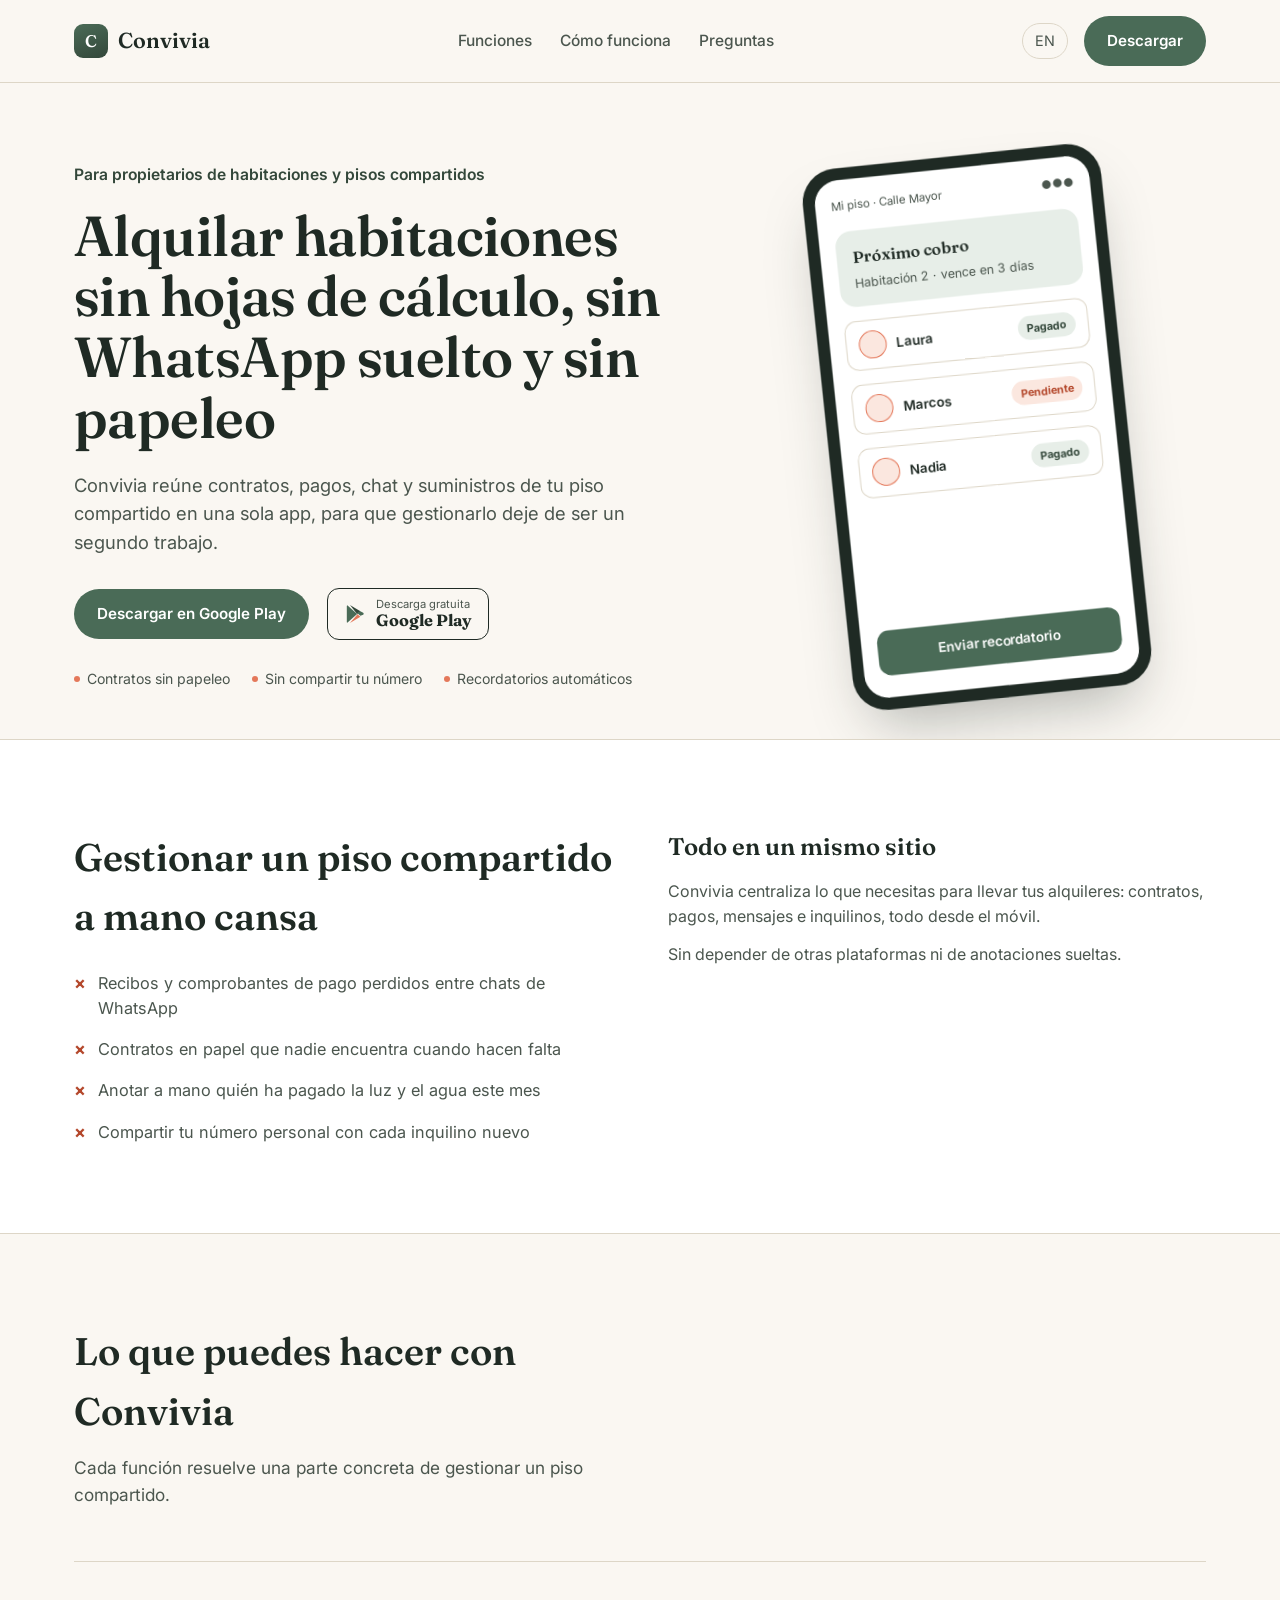
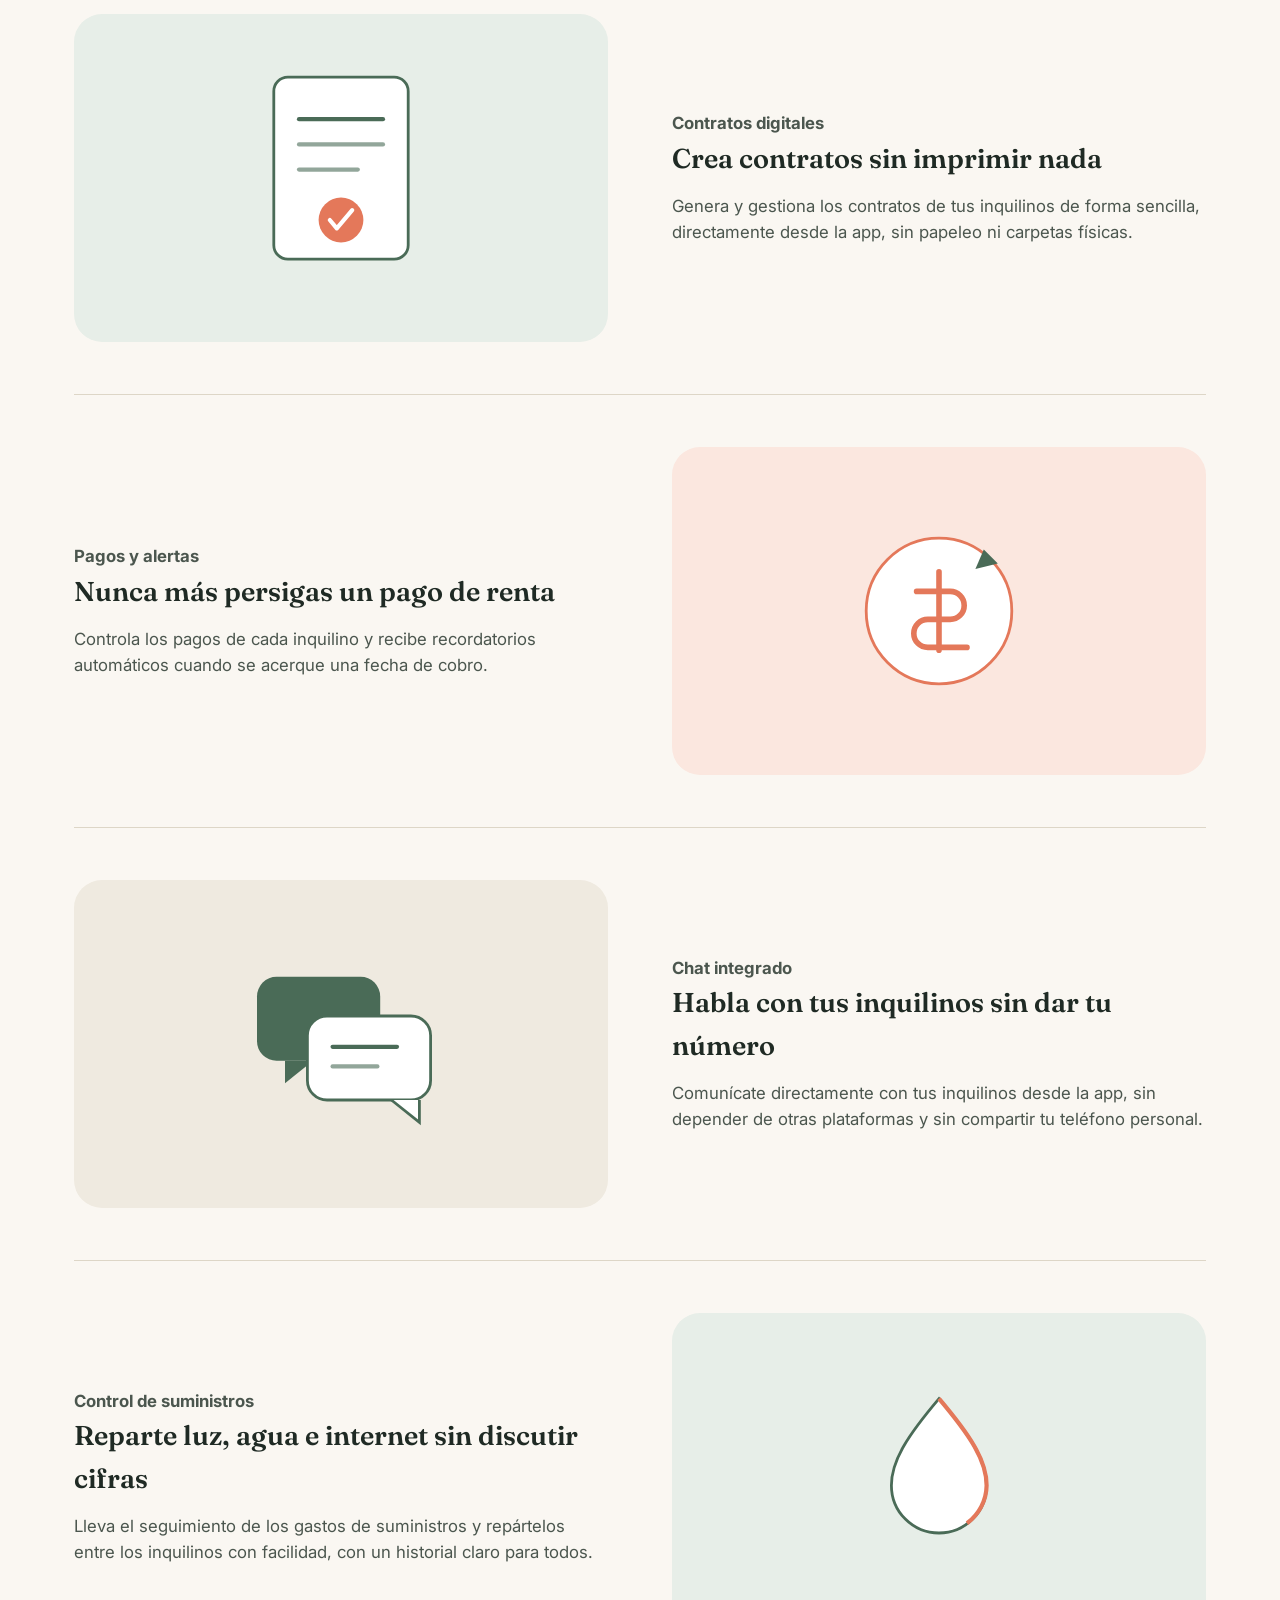
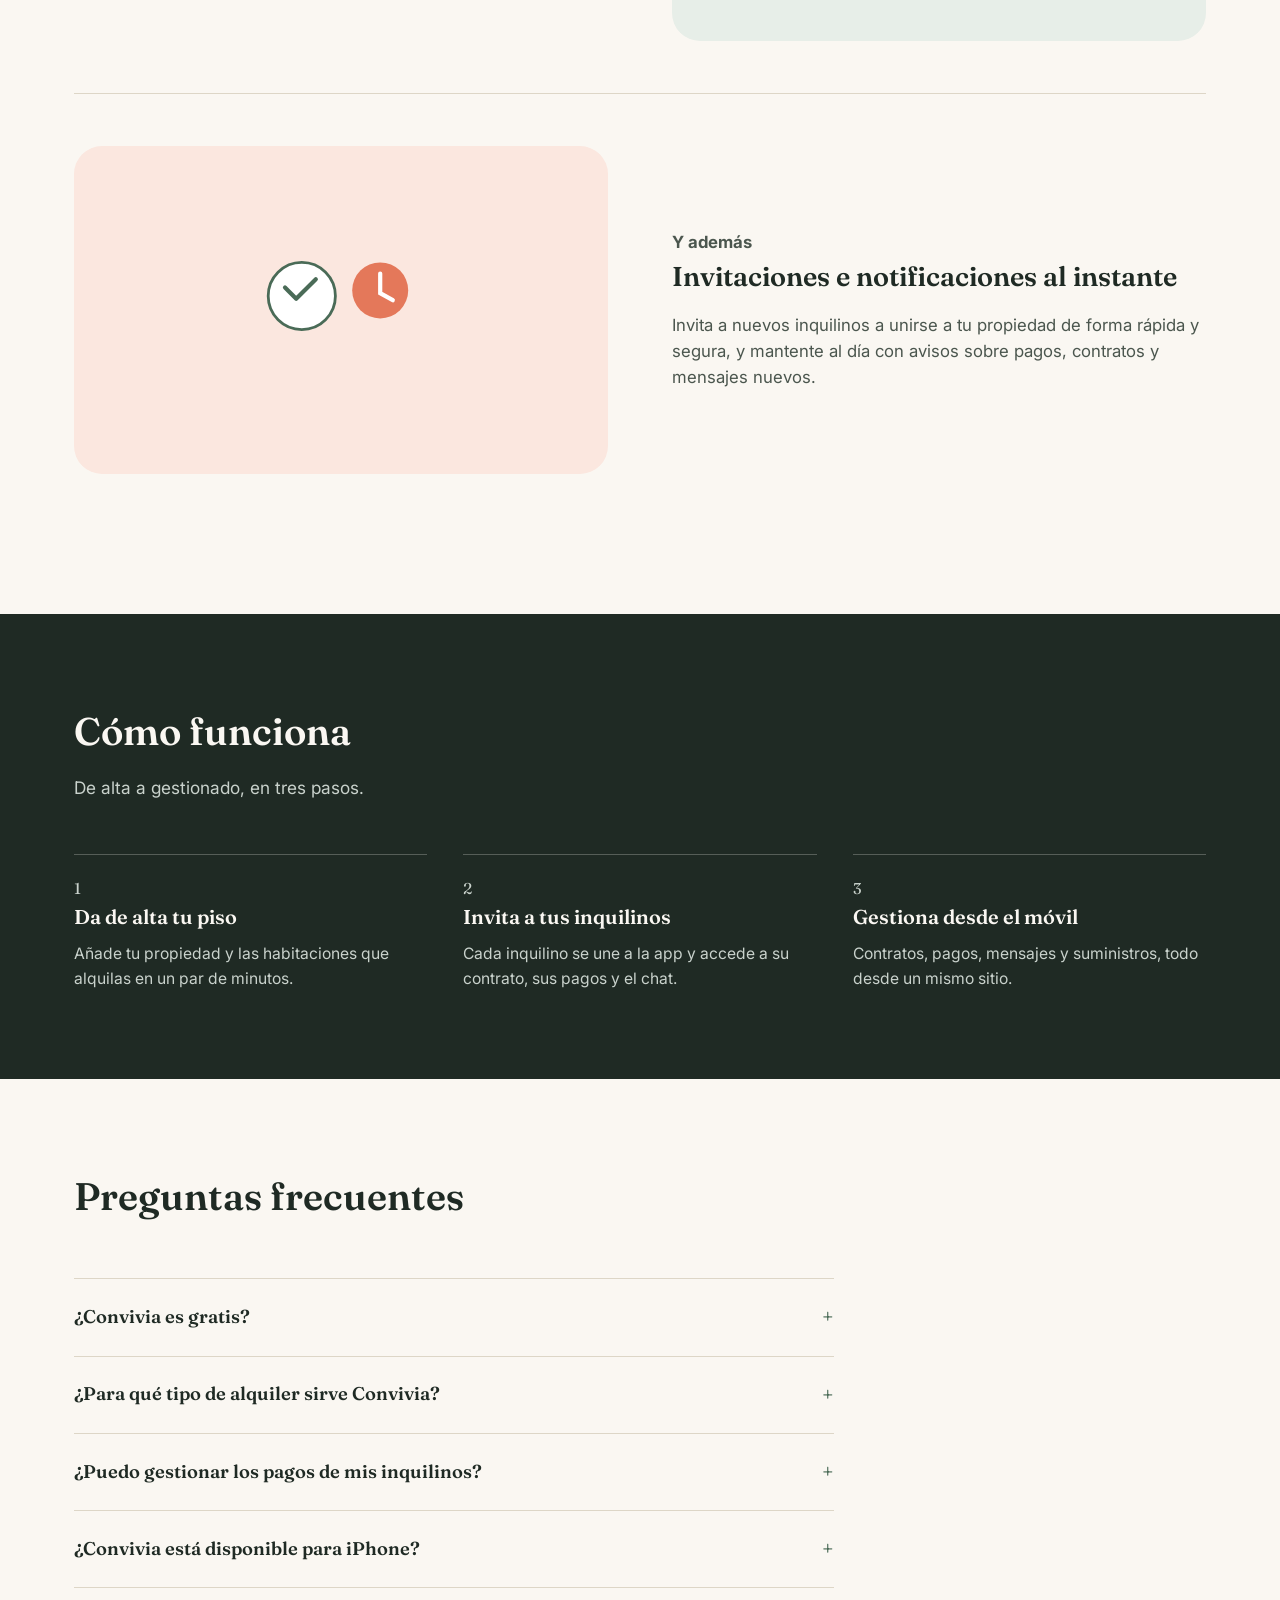
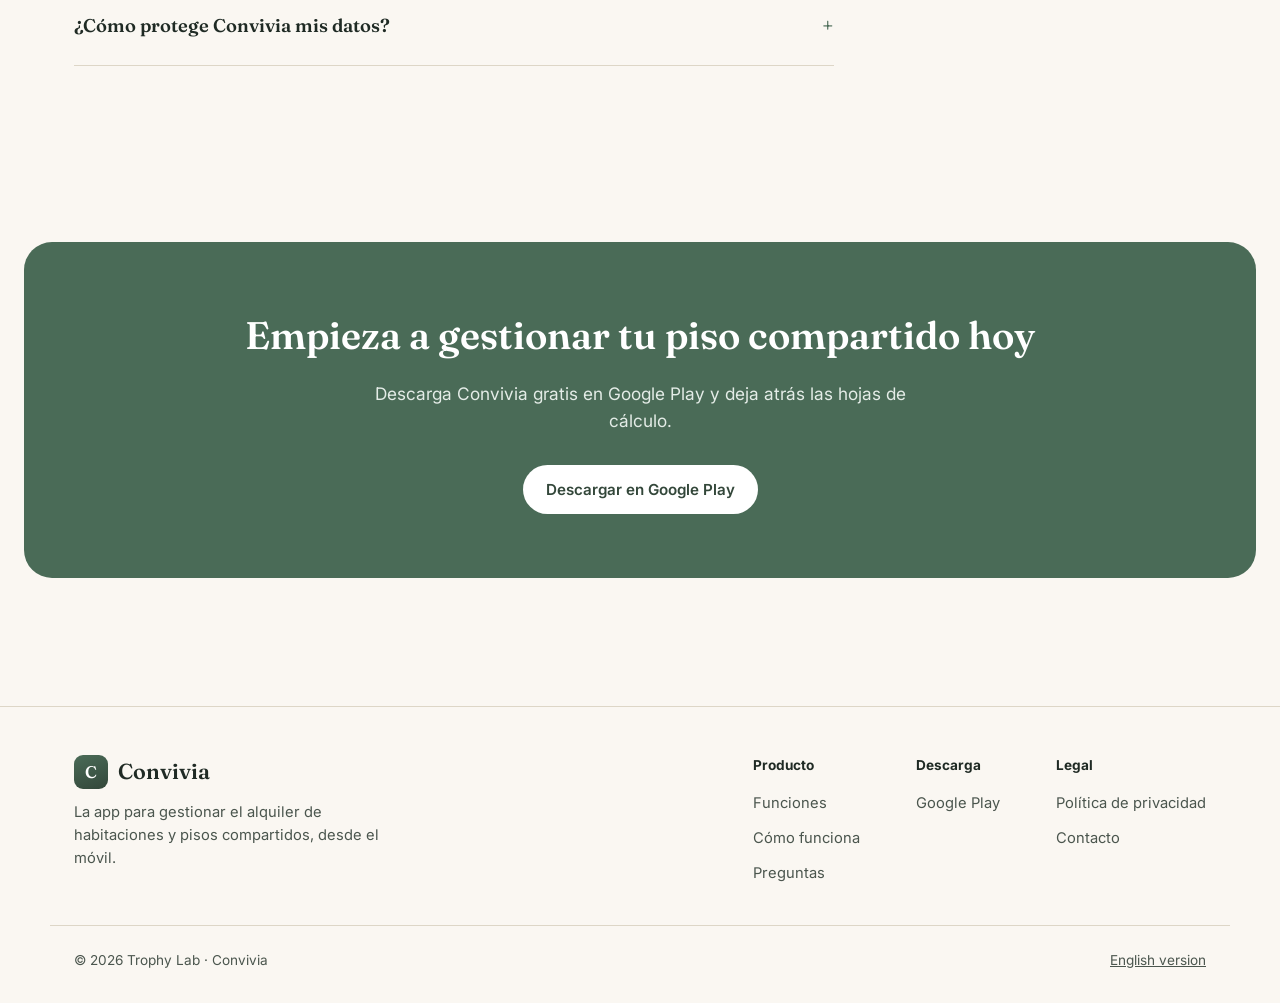
==== index.html @ 1bf90cc8 "primera version OK" ====
<!doctype html>
<html lang="es">
<head>
<meta charset="UTF-8">
<meta name="viewport" content="width=device-width, initial-scale=1">
<title>Convivia — App para gestionar el alquiler de habitaciones y pisos compartidos</title>
<meta name="description" content="Convivia es la app para propietarios que alquilan habitaciones o pisos compartidos: contratos digitales, pagos con recordatorios, chat integrado y control de suministros. Descarga gratis en Google Play.">
<link rel="canonical" href="https://convivia.devodelight.com/">
<link rel="alternate" hreflang="es" href="https://convivia.devodelight.com/">
<link rel="alternate" hreflang="en" href="https://convivia.devodelight.com/en/">
<link rel="alternate" hreflang="x-default" href="https://convivia.devodelight.com/">
<meta name="robots" content="index, follow">
<meta name="theme-color" content="#FAF7F2">

<!-- Open Graph -->
<meta property="og:type" content="website">
<meta property="og:site_name" content="Convivia">
<meta property="og:locale" content="es_ES">
<meta property="og:locale:alternate" content="en_US">
<meta property="og:title" content="Convivia — App para gestionar el alquiler de habitaciones">
<meta property="og:description" content="Contratos digitales, pagos con recordatorios, chat integrado y control de suministros para propietarios de pisos compartidos.">
<meta property="og:url" content="https://convivia.devodelight.com/">
<meta property="og:image" content="https://convivia.devodelight.com/assets/og-image.png">
<meta property="og:image:width" content="1200">
<meta property="og:image:height" content="630">

<!-- Twitter -->
<meta name="twitter:card" content="summary_large_image">
<meta name="twitter:title" content="Convivia — App para gestionar el alquiler de habitaciones">
<meta name="twitter:description" content="Contratos digitales, pagos con recordatorios, chat integrado y control de suministros para propietarios de pisos compartidos.">
<meta name="twitter:image" content="https://convivia.devodelight.com/assets/og-image.png">

<link rel="icon" href="data:image/svg+xml,%3Csvg xmlns='http://www.w3.org/2000/svg' viewBox='0 0 34 34'%3E%3Crect width='34' height='34' rx='9' fill='%234A6B57'/%3E%3Ctext x='17' y='23' font-family='Georgia,serif' font-size='17' fill='white' text-anchor='middle'%3EC%3C/text%3E%3C/svg%3E">

<link rel="preconnect" href="https://fonts.googleapis.com">
<link rel="preconnect" href="https://fonts.gstatic.com" crossorigin>
<link href="https://fonts.googleapis.com/css2?family=Fraunces:opsz,wght@9..144,500;9..144,600&family=Inter:wght@400;500;600;700&display=swap" rel="stylesheet">
<link rel="stylesheet" href="assets/style.css">

<script type="application/ld+json">
{
  "@context": "https://schema.org",
  "@type": "MobileApplication",
  "name": "Convivia",
  "operatingSystem": "ANDROID",
  "applicationCategory": "BusinessApplication",
  "url": "https://convivia.devodelight.com/",
  "description": "Convivia es la app para propietarios que alquilan habitaciones o pisos compartidos: contratos digitales, pagos con recordatorios, chat integrado y control de suministros.",
  "offers": {
    "@type": "Offer",
    "price": "0",
    "priceCurrency": "EUR"
  },
  "installUrl": "https://play.google.com/store/apps/details?id=com.convivia",
  "author": {
    "@type": "Organization",
    "name": "Trophy Lab"
  }
}
</script>
<script type="application/ld+json">
{
  "@context": "https://schema.org",
  "@type": "FAQPage",
  "mainEntity": [
    {
      "@type": "Question",
      "name": "¿Convivia es gratis?",
      "acceptedAnswer": {"@type": "Answer", "text": "Sí, Convivia se puede descargar gratis en Google Play."}
    },
    {
      "@type": "Question",
      "name": "¿Para qué tipo de alquiler sirve Convivia?",
      "acceptedAnswer": {"@type": "Answer", "text": "Convivia está pensada para propietarios que alquilan habitaciones o pisos compartidos, y quieren gestionar contratos, pagos e inquilinos desde el móvil."}
    },
    {
      "@type": "Question",
      "name": "¿Convivia está disponible para iPhone?",
      "acceptedAnswer": {"@type": "Answer", "text": "Por ahora Convivia está disponible para Android. Si usas iPhone, puedes escribir al equipo para que te avisen cuando llegue a iOS."}
    },
    {
      "@type": "Question",
      "name": "¿Cómo protege Convivia mis datos?",
      "acceptedAnswer": {"@type": "Answer", "text": "Los datos se transmiten cifrados y puedes solicitar su borrado en cualquier momento. Los detalles completos están en la política de privacidad de Convivia."}
    }
  ]
}
</script>
</head>
<body>
<a class="skip-link" href="#main">Saltar al contenido</a>

<header class="site">
  <div class="wrap nav">
    <a class="brand" href="/">
      <span class="brand-mark" aria-hidden="true">C</span>
      Convivia
    </a>
    <button class="nav-toggle" aria-label="Abrir menú" aria-expanded="false">
      <svg width="20" height="20" viewBox="0 0 20 20" fill="none"><path d="M3 5h14M3 10h14M3 15h14" stroke="currentColor" stroke-width="1.6" stroke-linecap="round"/></svg>
    </button>
    <ul class="nav-links">
      <li><a href="#funciones">Funciones</a></li>
      <li><a href="#como-funciona">Cómo funciona</a></li>
      <li><a href="#preguntas">Preguntas</a></li>
    </ul>
    <div class="nav-right">
      <a class="lang-switch" href="/en/" hreflang="en">EN</a>
      <a class="btn btn-primary" href="https://play.google.com/store/apps/details?id=com.convivia" rel="noopener">Descargar</a>
    </div>
  </div>
</header>

<main id="main">
  <section class="hero">
    <div class="wrap hero-grid">
      <div>
        <p class="eyebrow-plain">Para propietarios de habitaciones y pisos compartidos</p>
        <h1>Alquilar habitaciones sin hojas de cálculo, sin WhatsApp suelto y sin papeleo</h1>
        <p class="hero-sub">Convivia reúne contratos, pagos, chat y suministros de tu piso compartido en una sola app, para que gestionarlo deje de ser un segundo trabajo.</p>
        <div class="hero-ctas">
          <a class="btn btn-primary" href="https://play.google.com/store/apps/details?id=com.convivia" rel="noopener">Descargar en Google Play</a>
          <a class="store-badge" href="https://play.google.com/store/apps/details?id=com.convivia" rel="noopener">
            <svg width="22" height="22" viewBox="0 0 24 24" fill="none"><path d="M3.6 2.4 14.3 12 3.6 21.6c-.3-.2-.5-.6-.5-1V3.4c0-.4.2-.8.5-1Z" fill="#4A6B57"/><path d="M14.3 12 17.9 15 6.5 21.9l7.8-9Z" fill="#E4785A"/><path d="M14.3 12 6.5 2.1 17.9 9 14.3 12Z" fill="#33473A"/><path d="M17.9 9l3 1.7c.8.4.8 1.5 0 2l-3 1.3-3.6-3 3.6-2Z" fill="#4A6B57"/></svg>
            <span class="store-lines"><small>Descarga gratuita</small><strong>Google Play</strong></span>
          </a>
        </div>
        <div class="hero-meta">
          <span><span class="dot"></span>Contratos sin papeleo</span>
          <span><span class="dot"></span>Sin compartir tu número</span>
          <span><span class="dot"></span>Recordatorios automáticos</span>
        </div>
      </div>
      <div class="phone" aria-hidden="true">
        <div class="phone-frame">
          <div class="phone-screen">
            <div class="phone-topbar"><span>Mi piso · Calle Mayor</span><span>●●●</span></div>
            <div class="phone-card">
              <h4>Próximo cobro</h4>
              <p>Habitación 2 · vence en 3 días</p>
            </div>
            <div class="phone-row">
              <span class="who"><span class="avatar"></span>Laura</span>
              <span class="pill ok">Pagado</span>
            </div>
            <div class="phone-row">
              <span class="who"><span class="avatar"></span>Marcos</span>
              <span class="pill warn">Pendiente</span>
            </div>
            <div class="phone-row">
              <span class="who"><span class="avatar"></span>Nadia</span>
              <span class="pill ok">Pagado</span>
            </div>
            <div class="phone-cta">Enviar recordatorio</div>
          </div>
        </div>
      </div>
    </div>
  </section>

  <section class="problem">
    <div class="wrap problem-grid">
      <div>
        <div class="section-head" style="margin-bottom:24px;">
          <h2>Gestionar un piso compartido a mano cansa</h2>
        </div>
        <ul class="problem-list">
          <li>Recibos y comprobantes de pago perdidos entre chats de WhatsApp</li>
          <li>Contratos en papel que nadie encuentra cuando hacen falta</li>
          <li>Anotar a mano quién ha pagado la luz y el agua este mes</li>
          <li>Compartir tu número personal con cada inquilino nuevo</li>
        </ul>
      </div>
      <div class="solution">
        <h3>Todo en un mismo sitio</h3>
        <p>Convivia centraliza lo que necesitas para llevar tus alquileres: contratos, pagos, mensajes e inquilinos, todo desde el móvil.</p>
        <p>Sin depender de otras plataformas ni de anotaciones sueltas.</p>
      </div>
    </div>
  </section>

  <section id="funciones">
    <div class="wrap">
      <div class="section-head">
        <h2>Lo que puedes hacer con Convivia</h2>
        <p>Cada función resuelve una parte concreta de gestionar un piso compartido.</p>
      </div>

      <div class="feature-row">
        <div class="feature-text">
          <p class="feature-tag">Contratos digitales</p>
          <h3>Crea contratos sin imprimir nada</h3>
          <p>Genera y gestiona los contratos de tus inquilinos de forma sencilla, directamente desde la app, sin papeleo ni carpetas físicas.</p>
        </div>
        <div class="feature-visual fv-1">
          <svg viewBox="0 0 200 180" fill="none"><rect x="52" y="18" width="96" height="130" rx="10" fill="#fff" stroke="#4A6B57" stroke-width="2"/><line x1="70" y1="48" x2="130" y2="48" stroke="#4A6B57" stroke-width="3" stroke-linecap="round"/><line x1="70" y1="66" x2="130" y2="66" stroke="#4A6B57" stroke-width="3" stroke-linecap="round" opacity=".6"/><line x1="70" y1="84" x2="112" y2="84" stroke="#4A6B57" stroke-width="3" stroke-linecap="round" opacity=".6"/><circle cx="100" cy="120" r="16" fill="#E4785A"/><path d="M92 120l5 6 11-13" stroke="#fff" stroke-width="3" stroke-linecap="round" stroke-linejoin="round"/></svg>
        </div>
      </div>

      <div class="feature-row">
        <div class="feature-text">
          <p class="feature-tag">Pagos y alertas</p>
          <h3>Nunca más persigas un pago de renta</h3>
          <p>Controla los pagos de cada inquilino y recibe recordatorios automáticos cuando se acerque una fecha de cobro.</p>
        </div>
        <div class="feature-visual fv-2">
          <svg viewBox="0 0 200 180" fill="none"><circle cx="100" cy="90" r="52" fill="#fff" stroke="#E4785A" stroke-width="2"/><path d="M100 62v56M84 76h24a10 10 0 0 1 0 20H92a10 10 0 0 0 0 20h28" stroke="#E4785A" stroke-width="4" stroke-linecap="round"/><path d="M132 46l10 10-16 4 6-14z" fill="#4A6B57"/></svg>
        </div>
      </div>

      <div class="feature-row">
        <div class="feature-text">
          <p class="feature-tag">Chat integrado</p>
          <h3>Habla con tus inquilinos sin dar tu número</h3>
          <p>Comunícate directamente con tus inquilinos desde la app, sin depender de otras plataformas y sin compartir tu teléfono personal.</p>
        </div>
        <div class="feature-visual fv-3">
          <svg viewBox="0 0 200 180" fill="none"><rect x="40" y="42" width="88" height="60" rx="14" fill="#4A6B57"/><path d="M60 102l0 16 20-16" fill="#4A6B57"/><rect x="76" y="70" width="88" height="60" rx="14" fill="#fff" stroke="#4A6B57" stroke-width="2"/><path d="M156 130v16l-20-16" fill="#fff" stroke="#4A6B57" stroke-width="2"/><line x1="94" y1="92" x2="140" y2="92" stroke="#4A6B57" stroke-width="3" stroke-linecap="round"/><line x1="94" y1="106" x2="126" y2="106" stroke="#4A6B57" stroke-width="3" stroke-linecap="round" opacity=".6"/></svg>
        </div>
      </div>

      <div class="feature-row">
        <div class="feature-text">
          <p class="feature-tag">Control de suministros</p>
          <h3>Reparte luz, agua e internet sin discutir cifras</h3>
          <p>Lleva el seguimiento de los gastos de suministros y repártelos entre los inquilinos con facilidad, con un historial claro para todos.</p>
        </div>
        <div class="feature-visual fv-1">
          <svg viewBox="0 0 200 180" fill="none"><path d="M100 34c22 26 34 44 34 62a34 34 0 1 1-68 0c0-18 12-36 34-62Z" fill="#fff" stroke="#4A6B57" stroke-width="2"/><path d="M100 34c22 26 34 44 34 62a34 34 0 0 1-14 27" stroke="#E4785A" stroke-width="3" fill="none"/></svg>
        </div>
      </div>

      <div class="feature-row" style="border-top:1px solid var(--line); padding-top:52px;">
        <div class="feature-text">
          <p class="feature-tag">Y además</p>
          <h3>Invitaciones e notificaciones al instante</h3>
          <p>Invita a nuevos inquilinos a unirse a tu propiedad de forma rápida y segura, y mantente al día con avisos sobre pagos, contratos y mensajes nuevos.</p>
        </div>
        <div class="feature-visual fv-2">
          <svg viewBox="0 0 200 180" fill="none"><circle cx="72" cy="80" r="24" fill="#fff" stroke="#4A6B57" stroke-width="2"/><path d="M60 74l8 8 14-14" stroke="#4A6B57" stroke-width="3" stroke-linecap="round" stroke-linejoin="round"/><path d="M128 56a20 20 0 1 1 0 40 20 20 0 0 1 0-40Z" fill="#E4785A"/><path d="M128 64v14l9 5" stroke="#fff" stroke-width="3" stroke-linecap="round"/></svg>
        </div>
      </div>
    </div>
  </section>

  <section id="como-funciona" class="steps">
    <div class="wrap">
      <div class="section-head">
        <h2>Cómo funciona</h2>
        <p>De alta a gestionado, en tres pasos.</p>
      </div>
      <div class="step-grid">
        <div class="step">
          <p class="step-num">1</p>
          <h3>Da de alta tu piso</h3>
          <p>Añade tu propiedad y las habitaciones que alquilas en un par de minutos.</p>
        </div>
        <div class="step">
          <p class="step-num">2</p>
          <h3>Invita a tus inquilinos</h3>
          <p>Cada inquilino se une a la app y accede a su contrato, sus pagos y el chat.</p>
        </div>
        <div class="step">
          <p class="step-num">3</p>
          <h3>Gestiona desde el móvil</h3>
          <p>Contratos, pagos, mensajes y suministros, todo desde un mismo sitio.</p>
        </div>
      </div>
    </div>
  </section>

  <section id="preguntas">
    <div class="wrap">
      <div class="section-head">
        <h2>Preguntas frecuentes</h2>
      </div>
      <div class="faq-list">
        <details class="faq-item">
          <summary class="faq-q">¿Convivia es gratis?<span class="plus" aria-hidden="true">+</span></summary>
          <p class="faq-a">Sí, Convivia se puede descargar gratis en Google Play.</p>
        </details>
        <details class="faq-item">
          <summary class="faq-q">¿Para qué tipo de alquiler sirve Convivia?<span class="plus" aria-hidden="true">+</span></summary>
          <p class="faq-a">Está pensada para propietarios que alquilan habitaciones o pisos compartidos, y quieren gestionar contratos, pagos e inquilinos desde el móvil en lugar de hojas de cálculo o grupos de WhatsApp.</p>
        </details>
        <details class="faq-item">
          <summary class="faq-q">¿Puedo gestionar los pagos de mis inquilinos?<span class="plus" aria-hidden="true">+</span></summary>
          <p class="faq-a">Sí. Convivia controla los pagos de renta de cada inquilino y envía recordatorios automáticos cuando se acerca una fecha de cobro.</p>
        </details>
        <details class="faq-item">
          <summary class="faq-q">¿Convivia está disponible para iPhone?<span class="plus" aria-hidden="true">+</span></summary>
          <p class="faq-a">Por ahora Convivia está disponible para Android. Si usas iPhone, puedes escribir a <a href="mailto:contact@quierolibros.com">contact@quierolibros.com</a> para que te avisen cuando llegue a iOS.</p>
        </details>
        <details class="faq-item">
          <summary class="faq-q">¿Cómo protege Convivia mis datos?<span class="plus" aria-hidden="true">+</span></summary>
          <p class="faq-a">Los datos se transmiten cifrados y puedes solicitar su borrado cuando quieras. Puedes leer todos los detalles en la <a href="https://convivia.api.quierolibros.com/usuarios/privacy_policy/es" rel="noopener">política de privacidad</a>.</p>
        </details>
      </div>
    </div>
  </section>

  <section>
    <div class="cta-final">
      <h2>Empieza a gestionar tu piso compartido hoy</h2>
      <p>Descarga Convivia gratis en Google Play y deja atrás las hojas de cálculo.</p>
      <a class="btn btn-primary" href="https://play.google.com/store/apps/details?id=com.convivia" rel="noopener">Descargar en Google Play</a>
    </div>
  </section>
</main>

<footer class="site">
  <div class="wrap footer-grid">
    <div class="footer-brand">
      <a class="brand" href="/"><span class="brand-mark" aria-hidden="true">C</span>Convivia</a>
      <p>La app para gestionar el alquiler de habitaciones y pisos compartidos, desde el móvil.</p>
    </div>
    <div class="footer-cols">
      <div class="footer-col">
        <h5>Producto</h5>
        <ul>
          <li><a href="#funciones">Funciones</a></li>
          <li><a href="#como-funciona">Cómo funciona</a></li>
          <li><a href="#preguntas">Preguntas</a></li>
        </ul>
      </div>
      <div class="footer-col">
        <h5>Descarga</h5>
        <ul>
          <li><a href="https://play.google.com/store/apps/details?id=com.convivia" rel="noopener">Google Play</a></li>
        </ul>
      </div>
      <div class="footer-col">
        <h5>Legal</h5>
        <ul>
          <li><a href="https://convivia.api.quierolibros.com/usuarios/privacy_policy/es" rel="noopener">Política de privacidad</a></li>
          <li><a href="mailto:contact@quierolibros.com">Contacto</a></li>
        </ul>
      </div>
    </div>
  </div>
  <div class="wrap footer-bottom">
    <span>© 2026 Trophy Lab · Convivia</span>
    <span><a href="/en/" hreflang="en">English version</a></span>
  </div>
</footer>

<script src="assets/main.js"></script>
</body>
</html>
---- assets/style.css ----
/* ===== Convivia — design tokens ===== */
:root{
  --bg:#FAF7F2;
  --paper:#FFFFFF;
  --ink:#1F2A24;
  --ink-soft:#4B564E;
  --sage:#4A6B57;
  --sage-dark:#33473A;
  --sage-tint:#E7EEE8;
  --coral:#E4785A;
  --coral-tint:#FBE7DF;
  --line:#DDD6C7;
  --radius-s:10px;
  --radius-m:18px;
  --radius-l:28px;
  --maxw:1180px;
  --serif:"Fraunces", "Iowan Old Style", Georgia, serif;
  --sans:"Inter", -apple-system, BlinkMacSystemFont, "Segoe UI", sans-serif;
}

*,*::before,*::after{box-sizing:border-box;}
html{scroll-behavior:smooth;}
@media (prefers-reduced-motion: reduce){
  html{scroll-behavior:auto;}
  *,*::before,*::after{animation-duration:0.001ms !important; animation-iteration-count:1 !important; transition-duration:0.001ms !important; scroll-behavior:auto !important;}
}

body{
  margin:0;
  font-family:var(--sans);
  color:var(--ink);
  background:var(--bg);
  line-height:1.55;
  -webkit-font-smoothing:antialiased;
}

img{max-width:100%; display:block;}
a{color:inherit;}

.wrap{max-width:var(--maxw); margin-inline:auto; padding-inline:24px;}

/* ===== Skip link ===== */
.skip-link{
  position:absolute; left:-9999px; top:auto;
  background:var(--ink); color:var(--bg); padding:12px 18px; border-radius:0 0 8px 0; z-index:100;
}
.skip-link:focus{left:0; top:0;}

/* ===== Header ===== */
header.site{
  position:sticky; top:0; z-index:40;
  background:rgba(250,247,242,0.92);
  backdrop-filter:saturate(140%) blur(8px);
  border-bottom:1px solid var(--line);
}
.nav{
  display:flex; align-items:center; justify-content:space-between;
  padding-block:16px;
}
.brand{
  display:flex; align-items:center; gap:10px;
  font-family:var(--serif); font-size:1.35rem; font-weight:600;
  text-decoration:none; color:var(--ink);
}
.brand-mark{
  width:34px; height:34px; border-radius:9px;
  background:linear-gradient(160deg, var(--sage) 0%, var(--sage-dark) 100%);
  display:flex; align-items:center; justify-content:center;
  color:#fff; font-family:var(--serif); font-weight:600; font-size:1.05rem;
  flex-shrink:0;
}
.nav-links{
  display:flex; align-items:center; gap:28px; list-style:none; margin:0; padding:0;
}
.nav-links a{
  text-decoration:none; color:var(--ink-soft); font-size:0.97rem; font-weight:500;
}
.nav-links a:hover{color:var(--ink);}
.nav-right{display:flex; align-items:center; gap:16px;}
.lang-switch{
  font-size:0.9rem; text-decoration:none; color:var(--ink-soft);
  border:1px solid var(--line); padding:6px 12px; border-radius:999px;
}
.lang-switch:hover{border-color:var(--sage); color:var(--sage-dark);}
.btn{
  display:inline-flex; align-items:center; gap:8px;
  font-family:var(--sans); font-weight:600; font-size:0.95rem;
  padding:12px 22px; border-radius:999px; text-decoration:none;
  border:1px solid transparent; cursor:pointer;
}
.btn-primary{background:var(--sage); color:#fff;}
.btn-primary:hover{background:var(--sage-dark);}
.btn-ghost{border-color:var(--ink); color:var(--ink);}
.btn-ghost:hover{background:var(--ink); color:var(--bg);}
.nav-toggle{display:none;}

/* ===== Hero ===== */
.hero{
  padding-block:72px 40px;
  overflow:hidden;
}
.hero-grid{
  display:grid; grid-template-columns:1.15fr 0.85fr; gap:56px; align-items:center;
}
.eyebrow-plain{
  color:var(--sage-dark); font-weight:600; font-size:0.98rem; margin:0 0 18px;
}
h1{
  font-family:var(--serif); font-size:clamp(2.4rem, 4.4vw, 3.6rem);
  line-height:1.08; letter-spacing:-0.01em; margin:0 0 22px; font-weight:600;
  max-width:16ch;
}
.hero-sub{
  font-size:1.15rem; color:var(--ink-soft); max-width:46ch; margin:0 0 32px;
}
.hero-ctas{display:flex; align-items:center; gap:18px; flex-wrap:wrap; margin-bottom:28px;}
.store-badge{
  display:flex; align-items:center; gap:10px;
  border:1px solid var(--ink); border-radius:12px; padding:9px 16px;
  text-decoration:none; color:var(--ink); font-size:0.85rem;
}
.store-badge svg{flex-shrink:0;}
.store-badge .store-lines{line-height:1.15;}
.store-badge .store-lines small{display:block; font-size:0.7rem; color:var(--ink-soft);}
.store-badge .store-lines strong{font-family:var(--serif); font-size:1.02rem;}
.hero-meta{display:flex; gap:22px; flex-wrap:wrap; font-size:0.88rem; color:var(--ink-soft);}
.hero-meta span{display:flex; align-items:center; gap:7px;}
.dot{width:6px;height:6px;border-radius:50%;background:var(--coral); flex-shrink:0;}

/* Hero mockup (illustrated, not a screenshot) */
.phone{
  position:relative; margin-inline:auto; width:min(300px, 100%);
  animation:phone-in 0.7s cubic-bezier(.2,.8,.2,1) both;
}
@keyframes phone-in{
  from{opacity:0; transform:translateY(18px) rotate(0deg);}
  to{opacity:1; transform:translateY(0) rotate(-3deg);}
}
.phone-frame{
  background:var(--ink); border-radius:34px; padding:12px;
  box-shadow:0 30px 60px -20px rgba(31,42,36,0.35);
  transform:rotate(-3deg);
}
.phone-screen{
  background:var(--paper); border-radius:24px; overflow:hidden; padding:18px 16px 22px;
  min-height:520px; display:flex; flex-direction:column; gap:14px;
}
.phone-topbar{display:flex; justify-content:space-between; align-items:center; font-size:0.72rem; color:var(--ink-soft); margin-bottom:2px;}
.phone-card{
  background:var(--sage-tint); border-radius:16px; padding:14px 16px;
}
.phone-card h4{margin:0 0 4px; font-family:var(--serif); font-size:1rem; font-weight:600;}
.phone-card p{margin:0; font-size:0.78rem; color:var(--ink-soft);}
.phone-row{
  display:flex; justify-content:space-between; align-items:center;
  background:var(--paper); border:1px solid var(--line); border-radius:12px; padding:10px 12px;
}
.phone-row .who{display:flex; align-items:center; gap:10px; font-size:0.83rem; font-weight:600;}
.avatar{width:28px;height:28px;border-radius:50%; background:var(--coral-tint); border:1px solid var(--coral);}
.pill{
  font-size:0.68rem; font-weight:700; padding:4px 9px; border-radius:999px;
}
.pill.ok{background:var(--sage-tint); color:var(--sage-dark);}
.pill.warn{background:var(--coral-tint); color:#B4482C;}
.phone-cta{
  margin-top:auto; background:var(--sage); color:#fff; text-align:center;
  padding:12px; border-radius:12px; font-weight:600; font-size:0.85rem;
}

/* ===== Sections shared ===== */
section{padding-block:88px;}
.section-head{max-width:56ch; margin-bottom:52px;}
.section-head h2{
  font-family:var(--serif); font-size:clamp(1.9rem, 3vw, 2.5rem); margin:0 0 14px; font-weight:600;
}
.section-head p{color:var(--ink-soft); font-size:1.08rem; margin:0;}

/* Problem/solution */
.problem{background:var(--paper); border-top:1px solid var(--line); border-bottom:1px solid var(--line);}
.problem-grid{display:grid; grid-template-columns:1fr 1fr; gap:56px; align-items:start;}
.problem-list{list-style:none; margin:0; padding:0; display:flex; flex-direction:column; gap:16px;}
.problem-list li{
  display:flex; gap:12px; align-items:flex-start; color:var(--ink-soft); font-size:1.02rem;
}
.problem-list li::before{
  content:"×"; color:#B4482C; font-weight:700; font-size:1.1rem; line-height:1.4;
}
.solution h3{font-family:var(--serif); font-size:1.5rem; margin:0 0 14px; font-weight:600;}
.solution p{color:var(--ink-soft); margin:0 0 14px;}

/* Features — alternating rows, not identical cards */
.feature-row{
  display:grid; grid-template-columns:1fr 1fr; gap:64px; align-items:center;
  padding-block:52px; border-top:1px solid var(--line);
}
.feature-row:first-of-type{border-top:none;}
.feature-row:nth-of-type(even) .feature-text{order:2;}
.feature-tag{font-size:0.85rem; font-weight:700; color:var(--sage-dark); margin:0 0 10px;}
.feature-text h3{font-family:var(--serif); font-size:1.7rem; margin:0 0 14px; font-weight:600;}
.feature-text p{color:var(--ink-soft); font-size:1.05rem; margin:0;}
.feature-visual{
  border-radius:var(--radius-l); padding:38px; min-height:220px;
  display:flex; align-items:center; justify-content:center;
}
.feature-visual svg{width:100%; height:auto; max-width:280px;}
.fv-1{background:var(--sage-tint);}
.fv-2{background:var(--coral-tint);}
.fv-3{background:#EFEAE0;}

/* How it works */
.steps{background:var(--ink); color:var(--bg);}
.steps .section-head p{color:#C9D2CC;}
.steps .section-head h2{color:var(--bg);}
.step-grid{display:grid; grid-template-columns:repeat(3,1fr); gap:36px;}
.step{border-top:1px solid rgba(250,247,242,0.25); padding-top:22px;}
.step-num{font-family:var(--serif); font-size:1.6rem; color:var(--coral); margin:0 0 12px;}
.step h3{font-family:var(--serif); font-size:1.25rem; margin:0 0 10px; font-weight:600;}
.step p{color:#C9D2CC; margin:0; font-size:0.98rem;}

/* FAQ */
.faq-list{max-width:760px; border-top:1px solid var(--line);}
.faq-item{border-bottom:1px solid var(--line);}
.faq-q{
  width:100%; text-align:left; background:none; border:none; cursor:pointer;
  font-family:var(--serif); font-size:1.15rem; font-weight:600; color:var(--ink);
  padding:22px 0; display:flex; justify-content:space-between; align-items:center; gap:20px;
}
.faq-q .plus{font-size:1.3rem; color:var(--sage); transition:transform 0.25s ease; flex-shrink:0;}
.faq-item[open] .plus{transform:rotate(45deg);}
.faq-a{margin:0 0 24px; color:var(--ink-soft); font-size:1.02rem; max-width:65ch;}
.faq-item summary{list-style:none;}
.faq-item summary::-webkit-details-marker{display:none;}

/* Final CTA */
.cta-final{
  background:var(--sage); color:#fff; border-radius:var(--radius-l);
  padding:64px 48px; text-align:center; margin-inline:24px;
}
.cta-final h2{font-family:var(--serif); font-size:clamp(1.8rem,3vw,2.4rem); margin:0 0 16px; font-weight:600;}
.cta-final p{max-width:50ch; margin:0 auto 30px; color:#E4ECE7; font-size:1.08rem;}
.cta-final .btn-primary{background:#fff; color:var(--sage-dark);}
.cta-final .btn-primary:hover{background:var(--coral-tint);}

/* Footer */
footer.site{border-top:1px solid var(--line); padding-block:48px 32px; margin-top:40px;}
.footer-grid{display:flex; justify-content:space-between; gap:40px; flex-wrap:wrap;}
.footer-brand p{color:var(--ink-soft); font-size:0.92rem; max-width:34ch; margin:12px 0 0;}
.footer-cols{display:flex; gap:56px; flex-wrap:wrap;}
.footer-col h5{font-size:0.85rem; text-transform:none; color:var(--ink); margin:0 0 14px; font-weight:700;}
.footer-col ul{list-style:none; margin:0; padding:0; display:flex; flex-direction:column; gap:10px;}
.footer-col a{text-decoration:none; color:var(--ink-soft); font-size:0.92rem;}
.footer-col a:hover{color:var(--sage-dark);}
.footer-bottom{
  margin-top:40px; padding-top:24px; border-top:1px solid var(--line);
  display:flex; justify-content:space-between; flex-wrap:wrap; gap:12px;
  font-size:0.85rem; color:var(--ink-soft);
}

/* Focus visibility */
a:focus-visible, button:focus-visible, summary:focus-visible{
  outline:3px solid var(--coral); outline-offset:2px;
}

/* ===== Responsive ===== */
@media (max-width:920px){
  .hero-grid{grid-template-columns:1fr; gap:44px;}
  .phone{order:-1; width:220px;}
  .problem-grid{grid-template-columns:1fr; gap:32px;}
  .feature-row{grid-template-columns:1fr; gap:28px;}
  .feature-row:nth-of-type(even) .feature-text{order:0;}
  .step-grid{grid-template-columns:1fr; gap:28px;}
  .nav-links{
    display:none; position:absolute; top:100%; left:0; right:0;
    background:var(--bg); border-bottom:1px solid var(--line);
    flex-direction:column; align-items:flex-start; gap:0; padding:8px 24px 18px;
  }
  .nav-links-open{display:flex;}
  .nav-links a{padding:12px 0; width:100%; border-bottom:1px solid var(--line);}
  .nav-toggle{
    display:inline-flex; background:none; border:1px solid var(--line);
    border-radius:8px; padding:8px 10px; cursor:pointer;
  }
  .cta-final{padding:44px 24px; margin-inline:16px;}
  .footer-grid{flex-direction:column; gap:28px;}
}
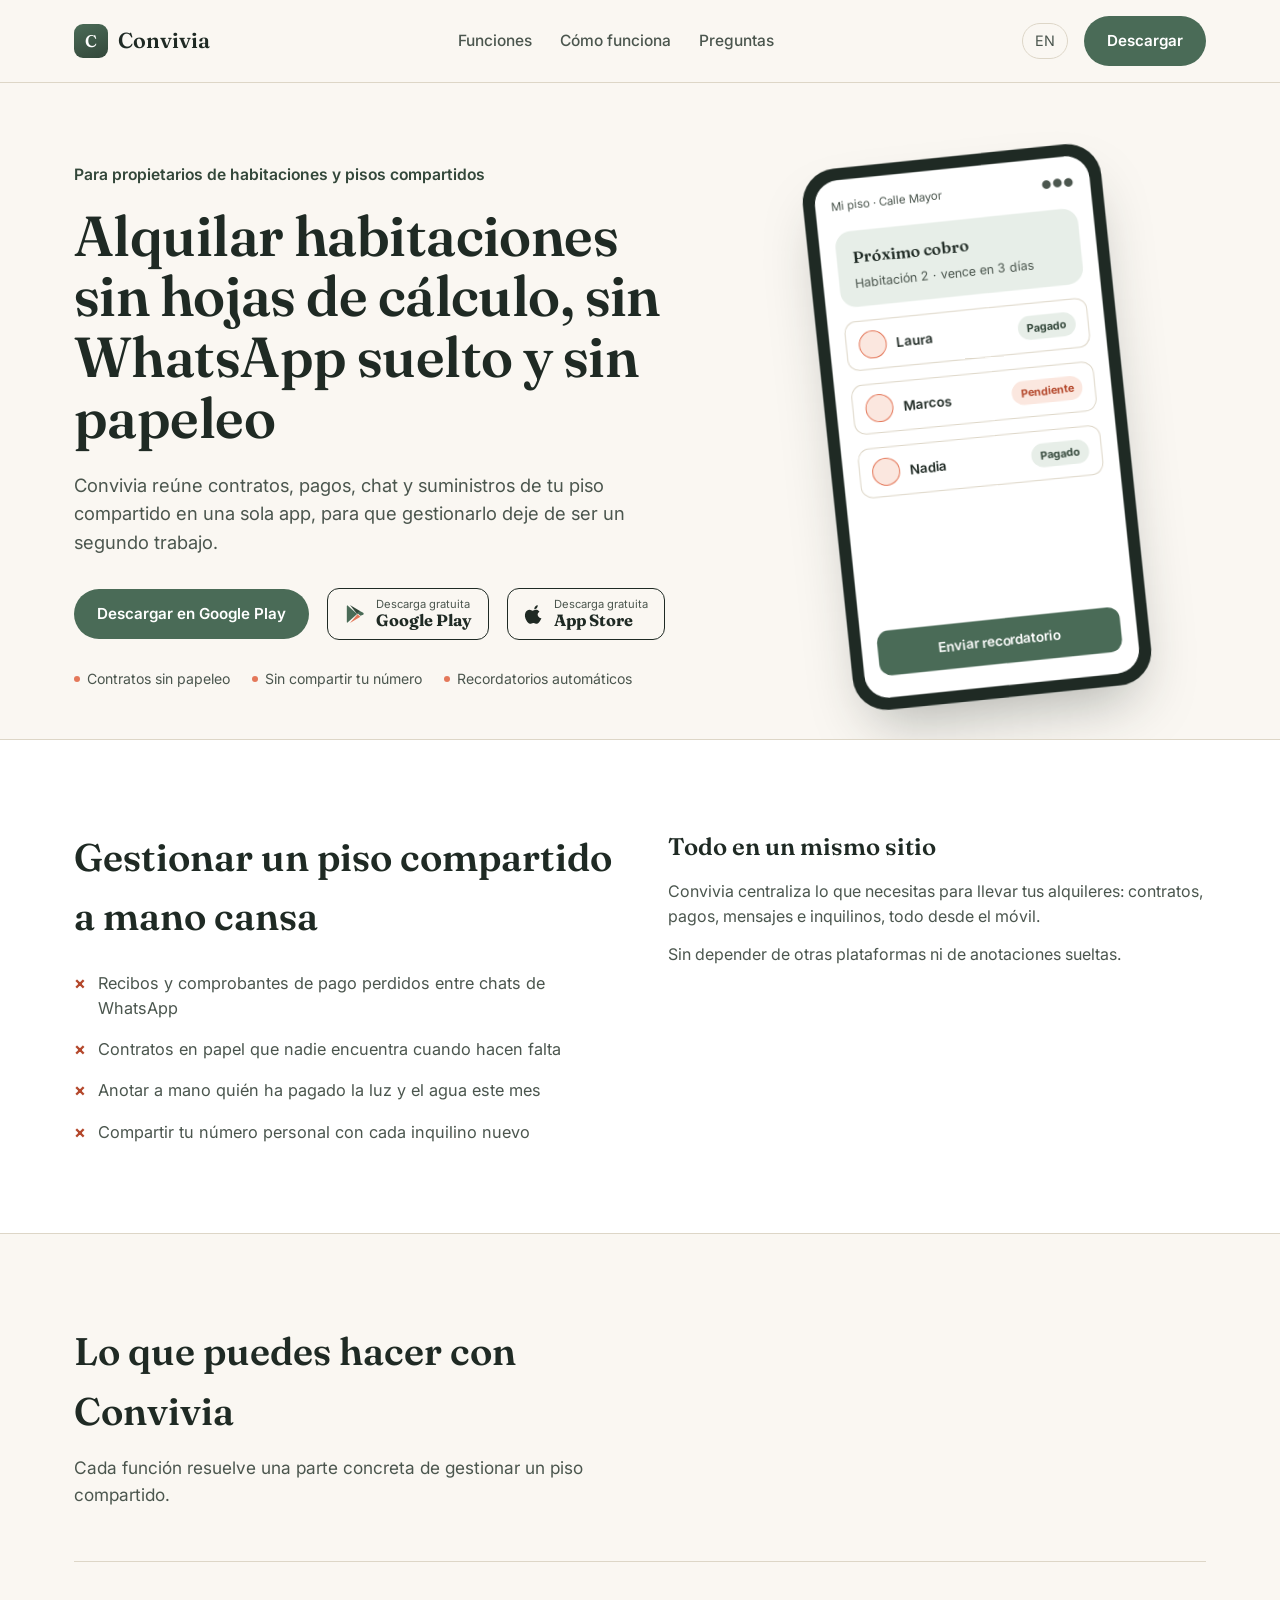
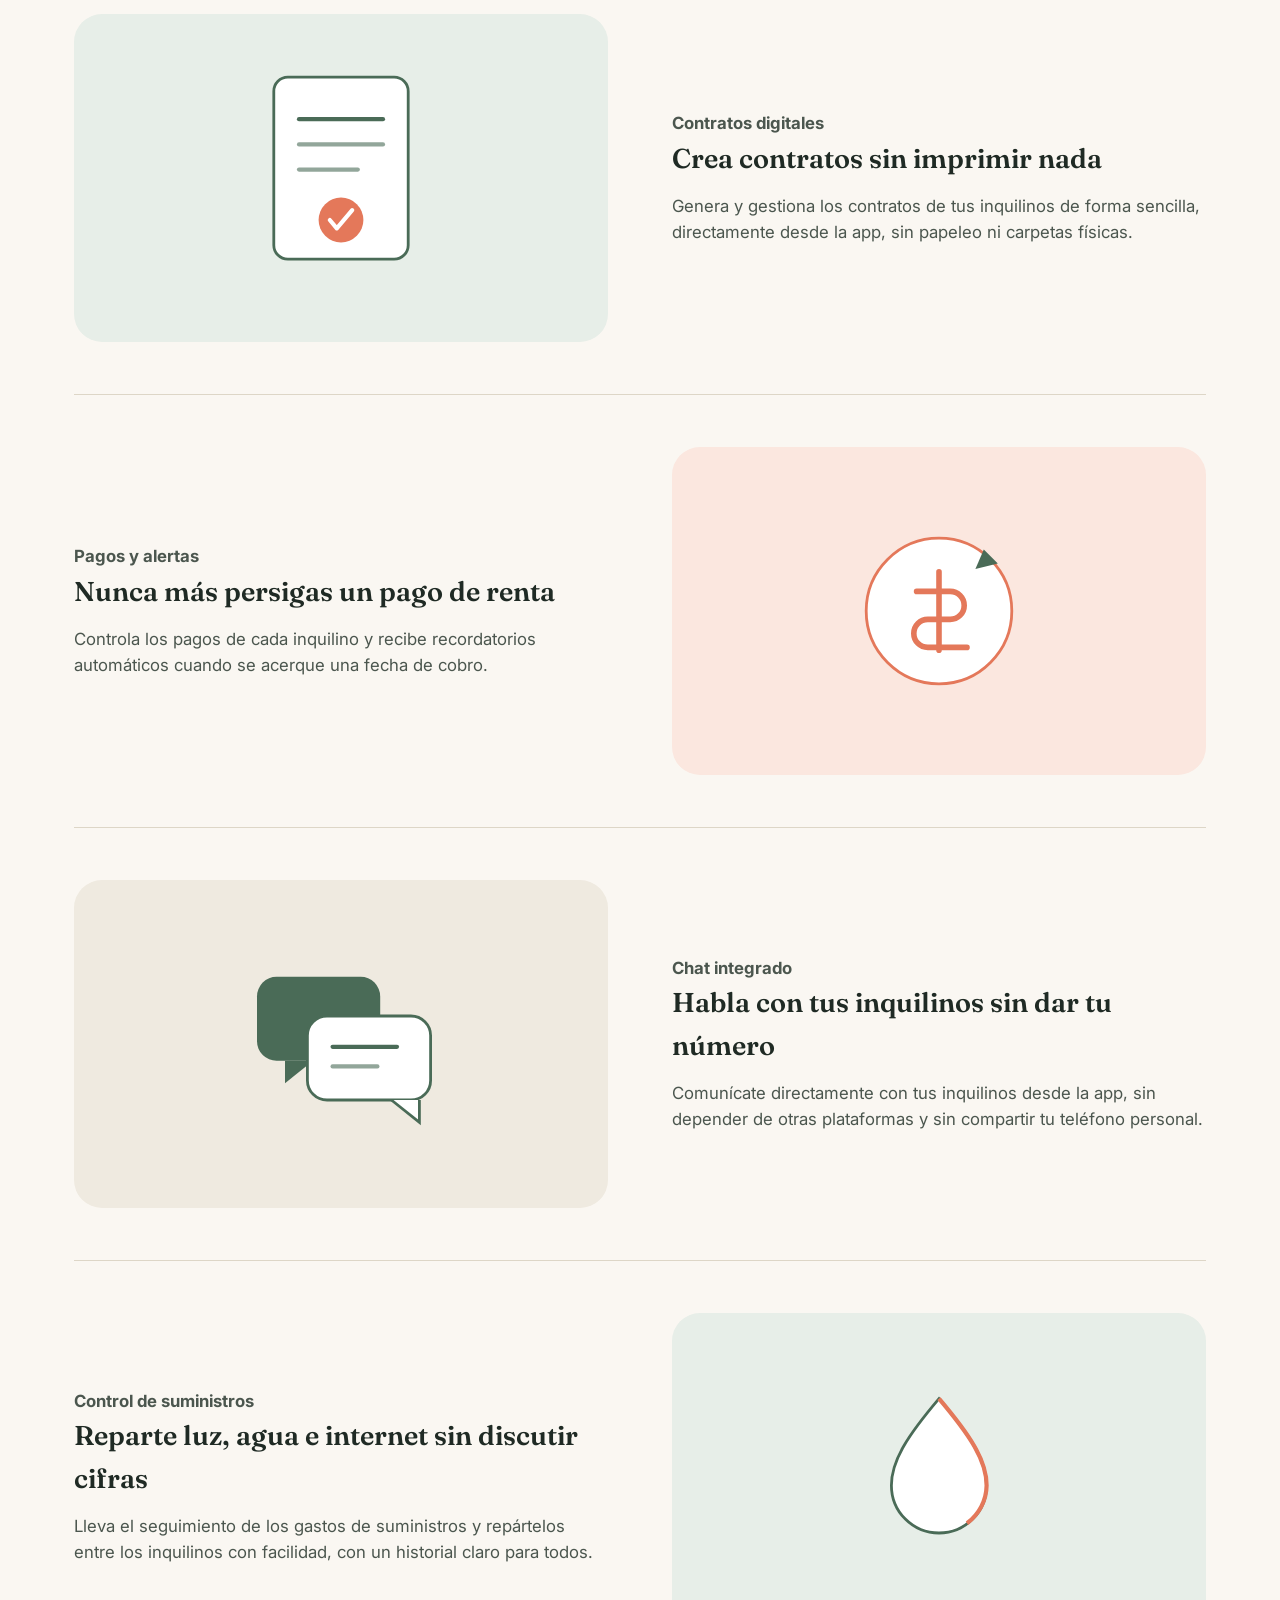
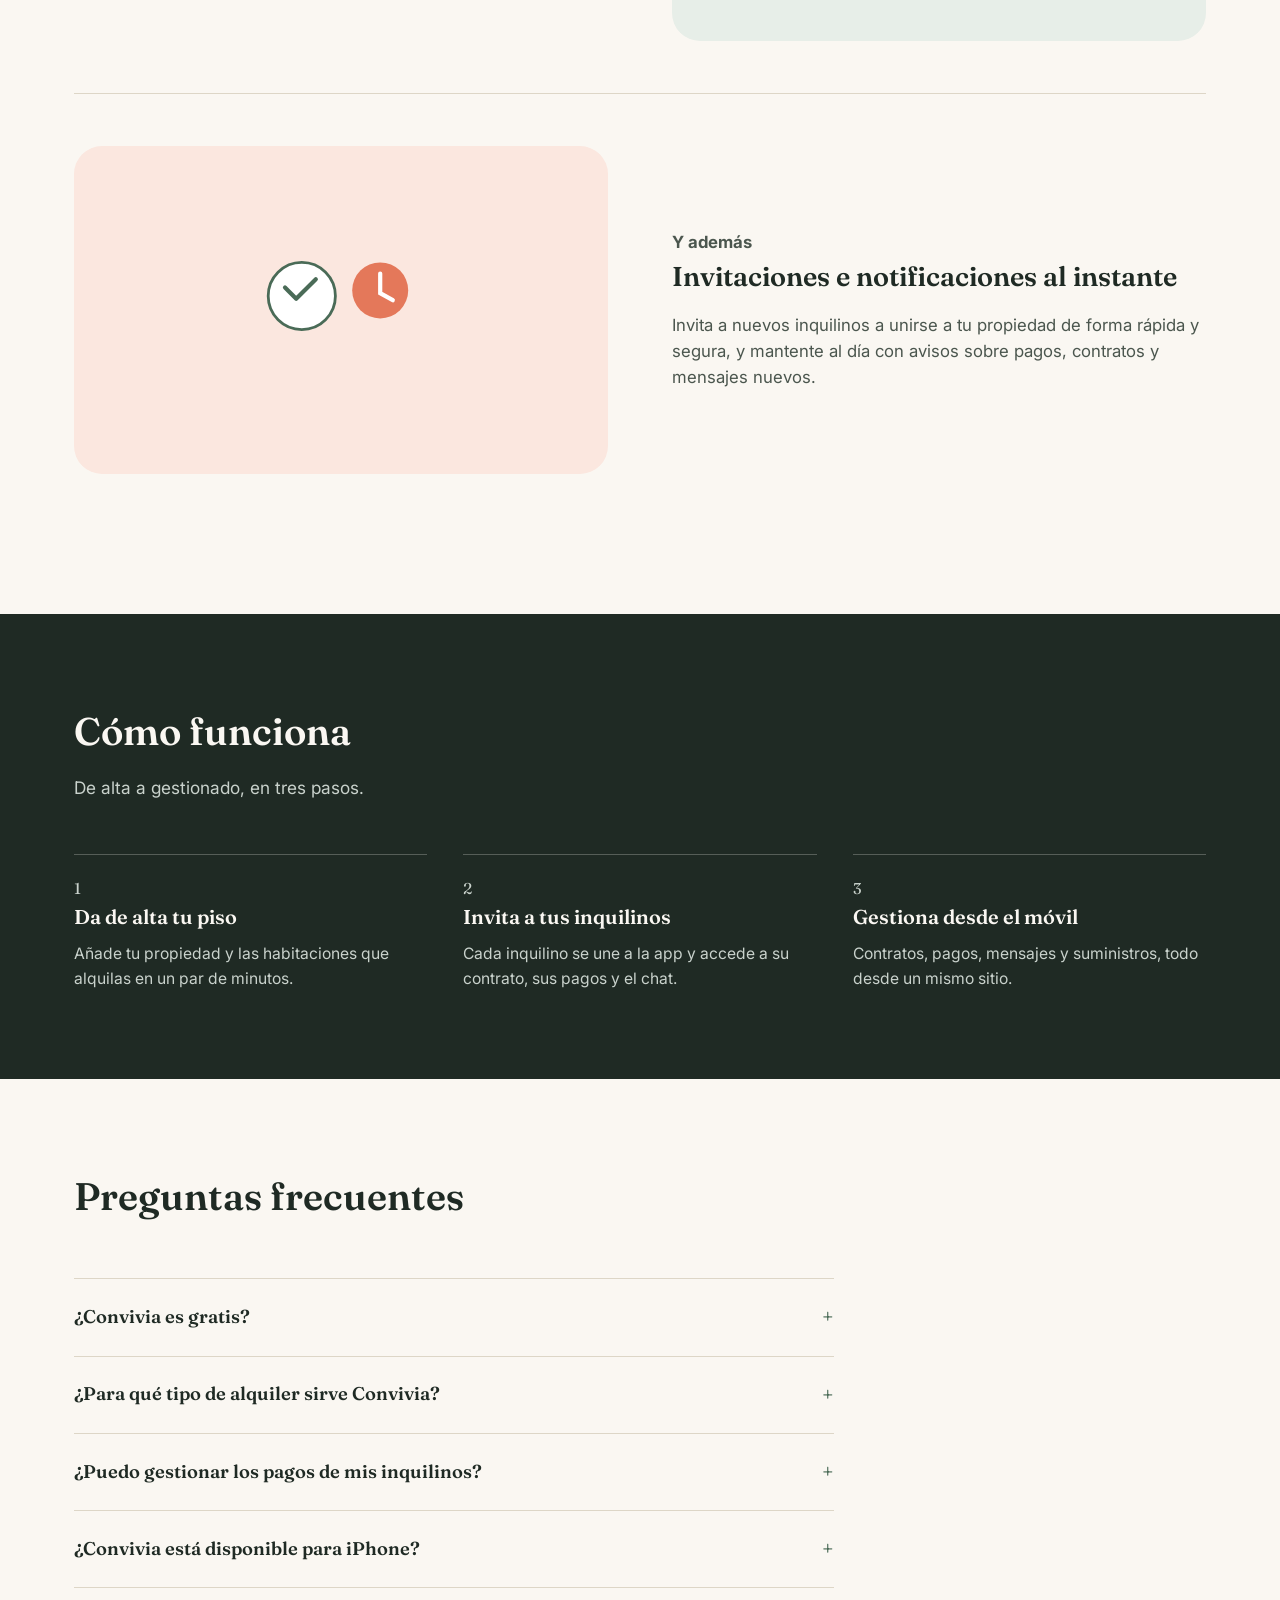
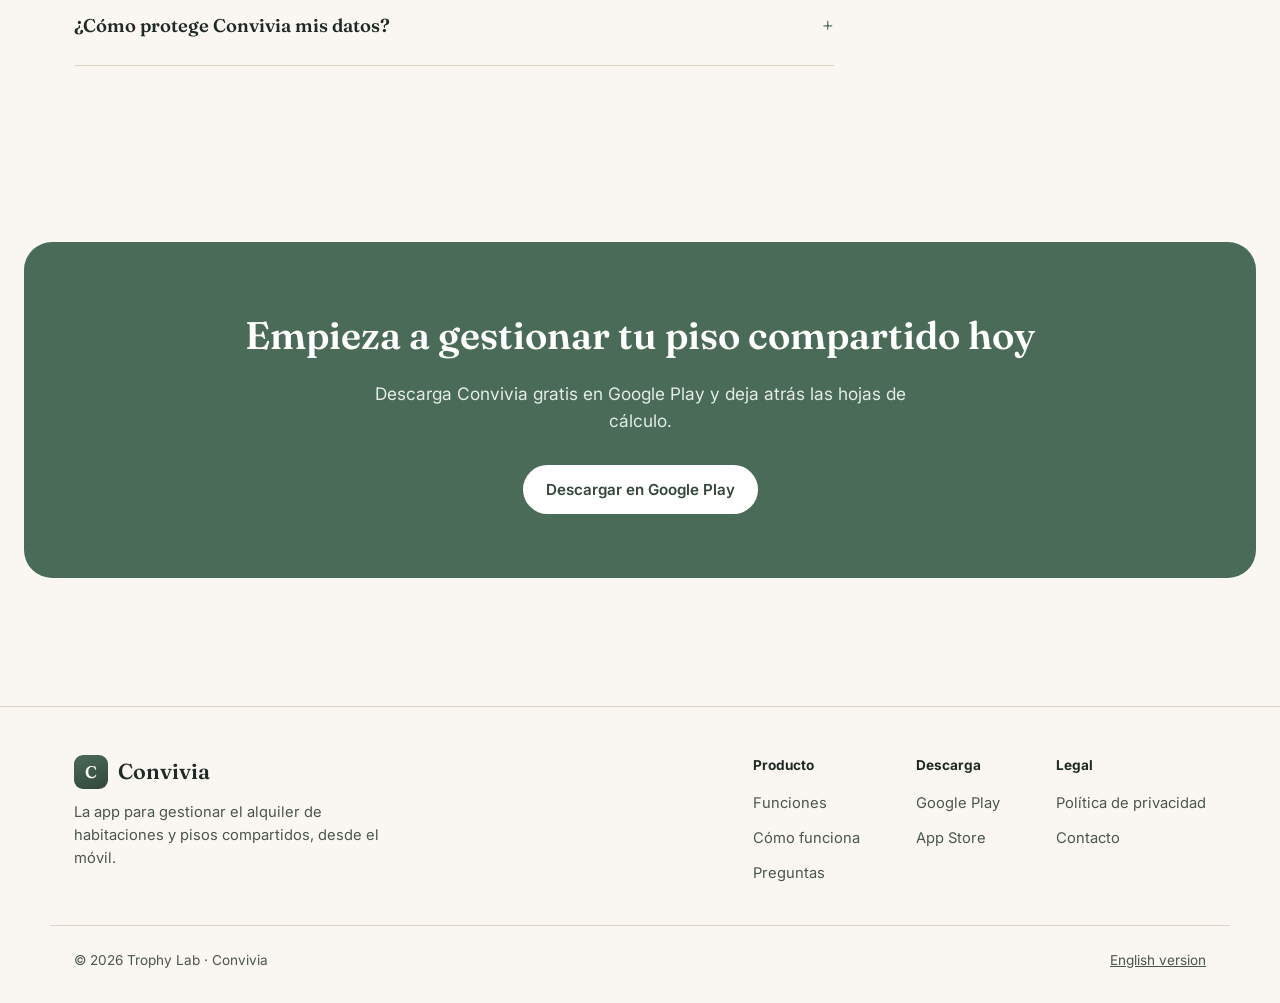
==== commit 5fc49f84: "actualizacion" ====
--- a/index.html
+++ b/index.html
@@ -5,10 +5,10 @@
 <meta name="viewport" content="width=device-width, initial-scale=1">
 <title>Convivia — App para gestionar el alquiler de habitaciones y pisos compartidos</title>
 <meta name="description" content="Convivia es la app para propietarios que alquilan habitaciones o pisos compartidos: contratos digitales, pagos con recordatorios, chat integrado y control de suministros. Descarga gratis en Google Play.">
-<link rel="canonical" href="https://convivia.devodelight.com/">
-<link rel="alternate" hreflang="es" href="https://convivia.devodelight.com/">
-<link rel="alternate" hreflang="en" href="https://convivia.devodelight.com/en/">
-<link rel="alternate" hreflang="x-default" href="https://convivia.devodelight.com/">
+<link rel="canonical" href="https://convivia.devcodelight.com/">
+<link rel="alternate" hreflang="es" href="https://convivia.devcodelight.com/">
+<link rel="alternate" hreflang="en" href="https://convivia.devcodelight.com/en/">
+<link rel="alternate" hreflang="x-default" href="https://convivia.devcodelight.com/">
 <meta name="robots" content="index, follow">
 <meta name="theme-color" content="#FAF7F2">
 
@@ -19,8 +19,8 @@
 <meta property="og:locale:alternate" content="en_US">
 <meta property="og:title" content="Convivia — App para gestionar el alquiler de habitaciones">
 <meta property="og:description" content="Contratos digitales, pagos con recordatorios, chat integrado y control de suministros para propietarios de pisos compartidos.">
-<meta property="og:url" content="https://convivia.devodelight.com/">
-<meta property="og:image" content="https://convivia.devodelight.com/assets/og-image.png">
+<meta property="og:url" content="https://convivia.devcodelight.com/">
+<meta property="og:image" content="https://convivia.devcodelight.com/assets/og-image.png">
 <meta property="og:image:width" content="1200">
 <meta property="og:image:height" content="630">
 
@@ -28,7 +28,7 @@
 <meta name="twitter:card" content="summary_large_image">
 <meta name="twitter:title" content="Convivia — App para gestionar el alquiler de habitaciones">
 <meta name="twitter:description" content="Contratos digitales, pagos con recordatorios, chat integrado y control de suministros para propietarios de pisos compartidos.">
-<meta name="twitter:image" content="https://convivia.devodelight.com/assets/og-image.png">
+<meta name="twitter:image" content="https://convivia.devcodelight.com/assets/og-image.png">
 
 <link rel="icon" href="data:image/svg+xml,%3Csvg xmlns='http://www.w3.org/2000/svg' viewBox='0 0 34 34'%3E%3Crect width='34' height='34' rx='9' fill='%234A6B57'/%3E%3Ctext x='17' y='23' font-family='Georgia,serif' font-size='17' fill='white' text-anchor='middle'%3EC%3C/text%3E%3C/svg%3E">
 
@@ -44,7 +44,7 @@
   "name": "Convivia",
   "operatingSystem": "ANDROID",
   "applicationCategory": "BusinessApplication",
-  "url": "https://convivia.devodelight.com/",
+  "url": "https://convivia.devcodelight.com/",
   "description": "Convivia es la app para propietarios que alquilan habitaciones o pisos compartidos: contratos digitales, pagos con recordatorios, chat integrado y control de suministros.",
   "offers": {
     "@type": "Offer",
@@ -76,7 +76,7 @@
     {
       "@type": "Question",
       "name": "¿Convivia está disponible para iPhone?",
-      "acceptedAnswer": {"@type": "Answer", "text": "Por ahora Convivia está disponible para Android. Si usas iPhone, puedes escribir al equipo para que te avisen cuando llegue a iOS."}
+      "acceptedAnswer": {"@type": "Answer", "text": "Sí, Convivia está disponible tanto en Google Play como en la App Store."}
     },
     {
       "@type": "Question",
@@ -123,6 +123,10 @@
           <a class="store-badge" href="https://play.google.com/store/apps/details?id=com.convivia" rel="noopener">
             <svg width="22" height="22" viewBox="0 0 24 24" fill="none"><path d="M3.6 2.4 14.3 12 3.6 21.6c-.3-.2-.5-.6-.5-1V3.4c0-.4.2-.8.5-1Z" fill="#4A6B57"/><path d="M14.3 12 17.9 15 6.5 21.9l7.8-9Z" fill="#E4785A"/><path d="M14.3 12 6.5 2.1 17.9 9 14.3 12Z" fill="#33473A"/><path d="M17.9 9l3 1.7c.8.4.8 1.5 0 2l-3 1.3-3.6-3 3.6-2Z" fill="#4A6B57"/></svg>
             <span class="store-lines"><small>Descarga gratuita</small><strong>Google Play</strong></span>
+          </a>
+          <a class="store-badge" href="https://apps.apple.com/es/app/convivia-gesti%C3%B3n-habitaciones/id6802626827" rel="noopener">
+            <svg width="20" height="20" viewBox="0 0 24 24" fill="none"><path d="M16.5 1.5c.1 1.2-.35 2.35-1.05 3.2-.72.87-1.9 1.55-3.05 1.46-.14-1.17.42-2.4 1.1-3.16.75-.85 2.03-1.48 3-1.5Z" fill="#1F2A24"/><path d="M20.9 17.2c-.55 1.27-.81 1.84-1.52 2.96-.99 1.56-2.38 3.5-4.1 3.51-1.53.02-1.92-1-4-1s-2.5.98-4 1c-1.72.02-3.03-1.75-4.02-3.31C.95 16.9.36 12.7 1.94 9.9c.98-1.75 2.75-2.86 4.62-2.89 1.55-.03 2.85 1.05 3.75 1.05.87 0 2.5-1.3 4.22-1.11.72.03 2.74.29 4.04 2.2-3.4 1.86-2.85 6.6 2.33 8.05Z" fill="#1F2A24"/></svg>
+            <span class="store-lines"><small>Descarga gratuita</small><strong>App Store</strong></span>
           </a>
         </div>
         <div class="hero-meta">
@@ -289,7 +293,7 @@
         </details>
         <details class="faq-item">
           <summary class="faq-q">¿Convivia está disponible para iPhone?<span class="plus" aria-hidden="true">+</span></summary>
-          <p class="faq-a">Por ahora Convivia está disponible para Android. Si usas iPhone, puedes escribir a <a href="mailto:contact@quierolibros.com">contact@quierolibros.com</a> para que te avisen cuando llegue a iOS.</p>
+          <p class="faq-a">Sí, Convivia está disponible tanto en Google Play como en la App Store.</p>
         </details>
         <details class="faq-item">
           <summary class="faq-q">¿Cómo protege Convivia mis datos?<span class="plus" aria-hidden="true">+</span></summary>
@@ -327,6 +331,7 @@
         <h5>Descarga</h5>
         <ul>
           <li><a href="https://play.google.com/store/apps/details?id=com.convivia" rel="noopener">Google Play</a></li>
+          <li><a href="https://apps.apple.com/es/app/convivia-gesti%C3%B3n-habitaciones/id6802626827" rel="noopener">App Store</a></li>
         </ul>
       </div>
       <div class="footer-col">
